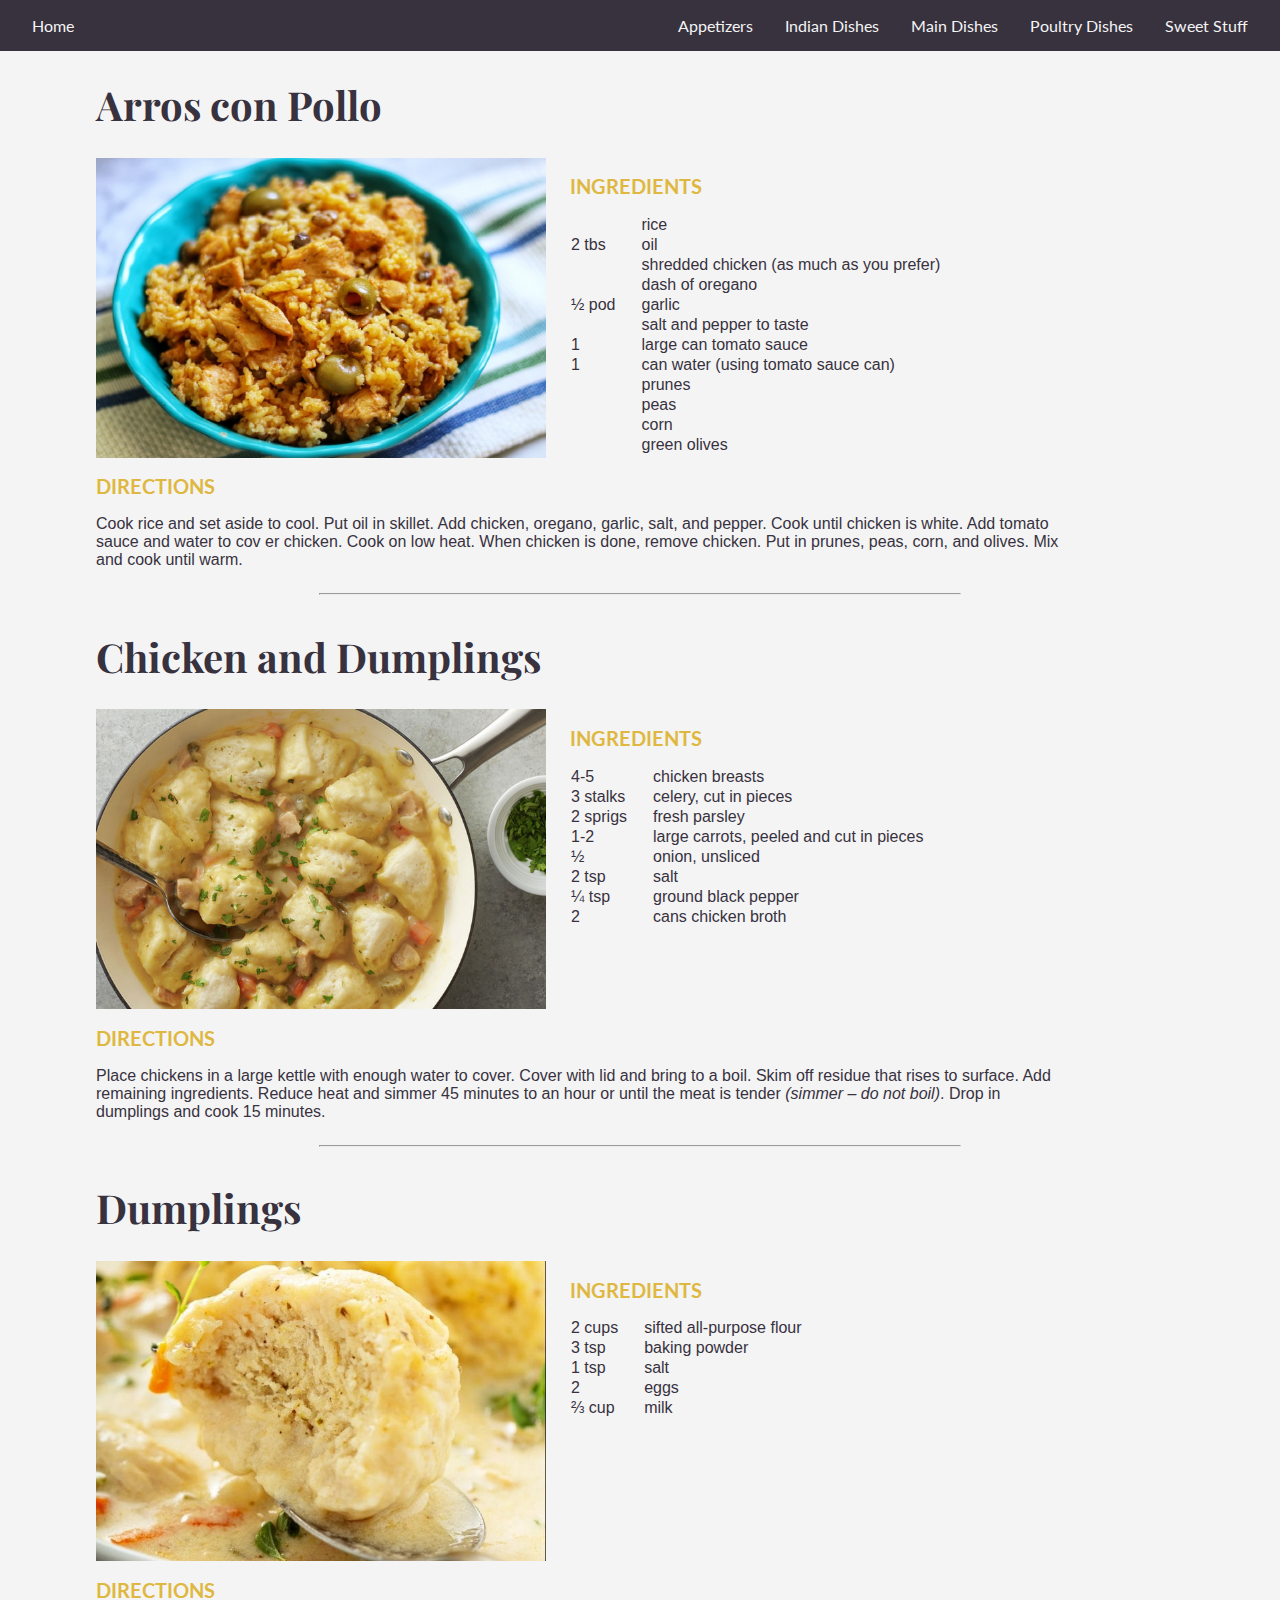
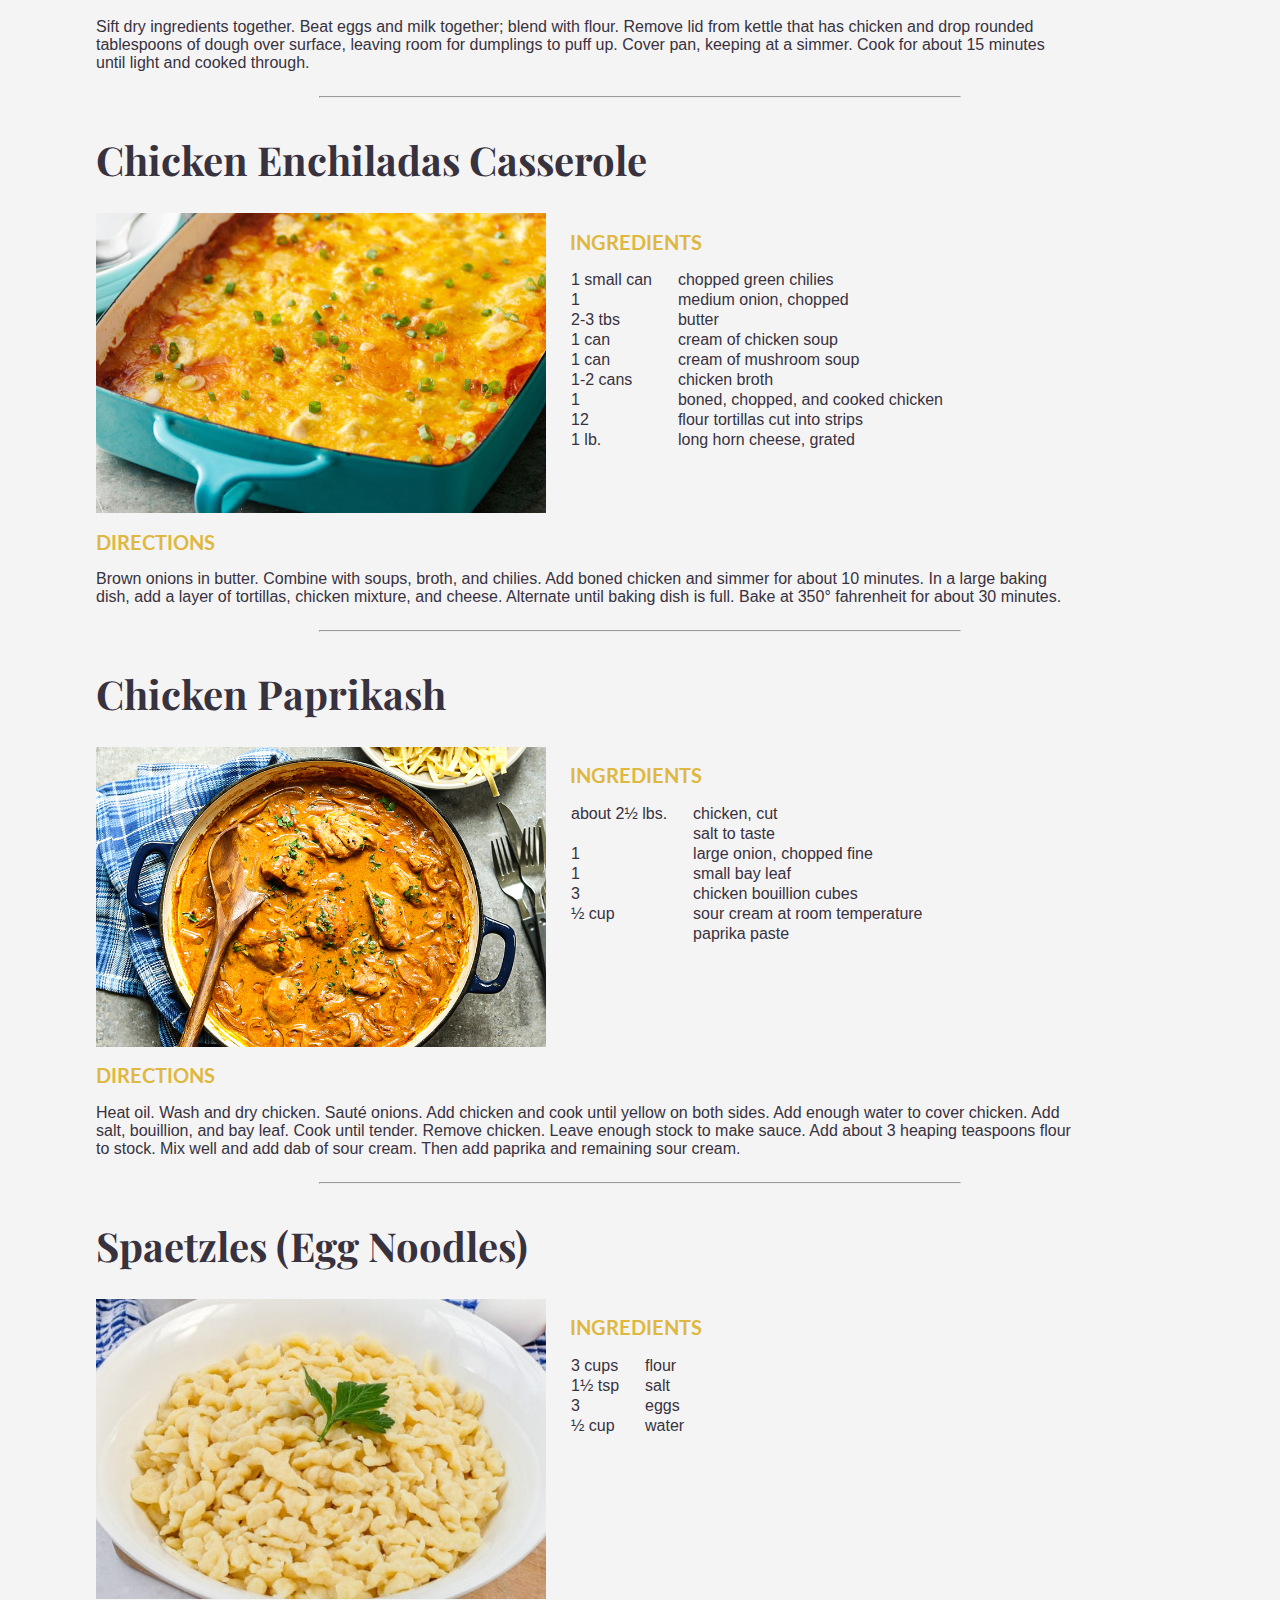
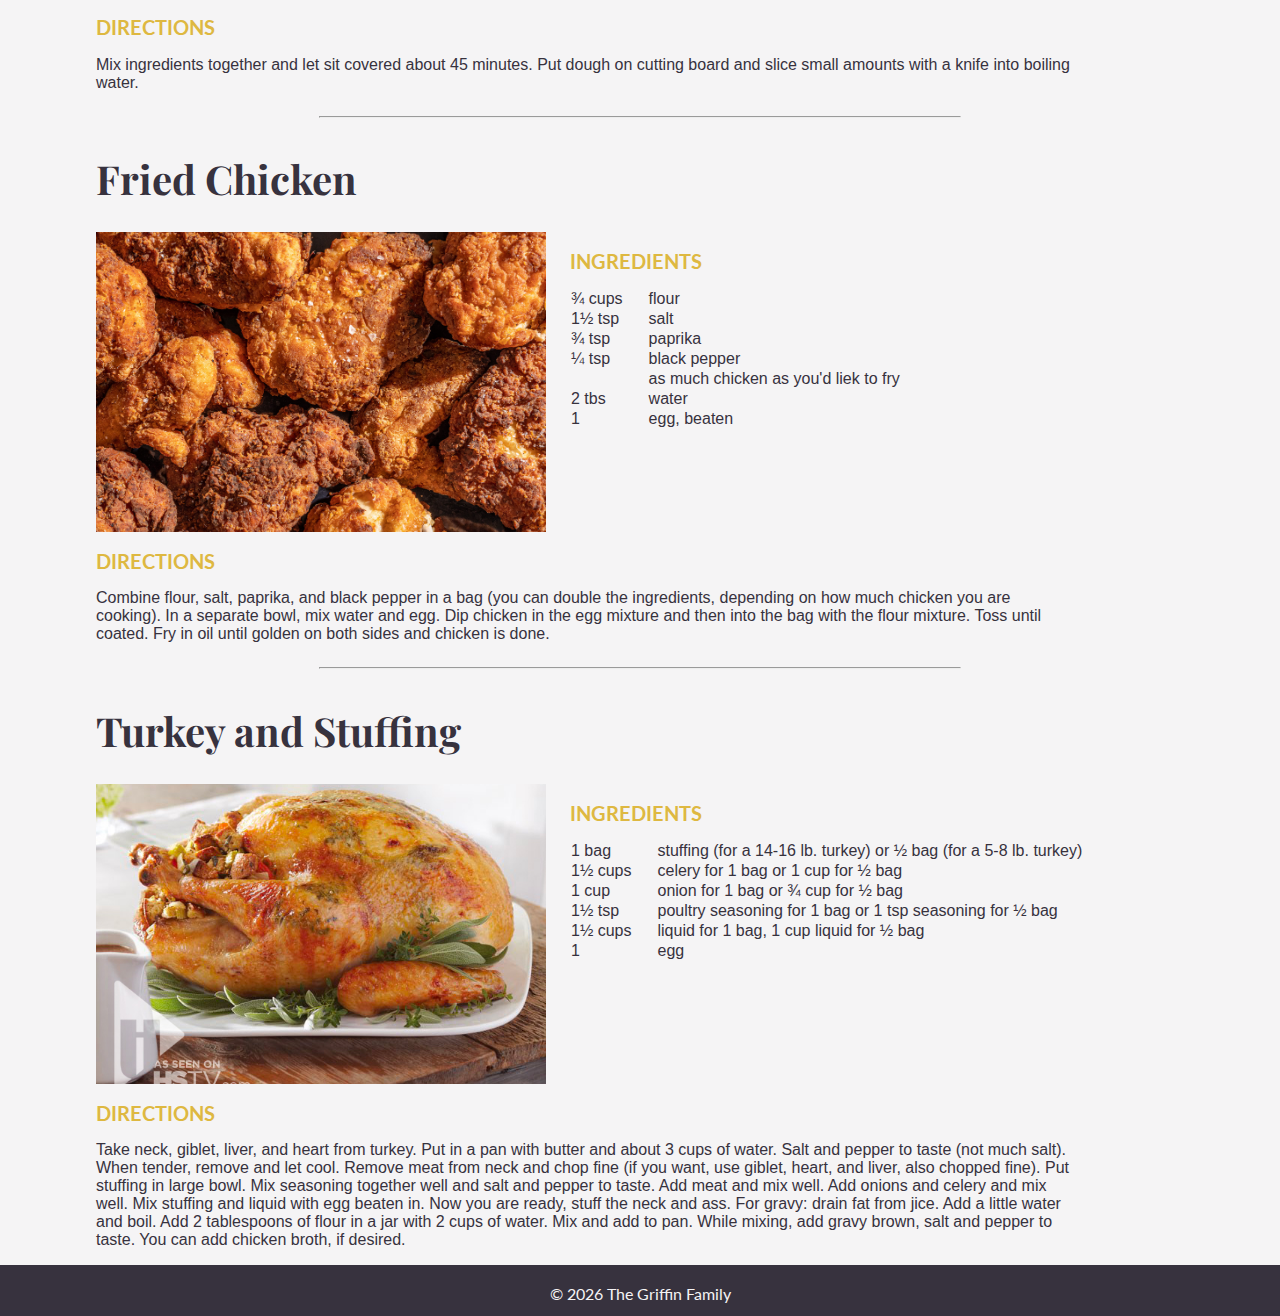
==== poultry.html @ b41a0ca7 "Add files via upload" ====
<!DOCTYPE html>
<html lang="en">
  <head>
    <meta charset="UTF-8" />
    <meta name="viewport" content="width=device-width, initial-scale=1.0" />
    <meta http-equiv="X-UA-Compatible" content="ie=edge" />
    <link
    href="https://fonts.googleapis.com/css?family=Open+Sans"
    rel="stylesheet"
  />
  <link href="https://fonts.googleapis.com/css2?family=Libre+Franklin:wght@300;400;700&family=Playfair+Display:wght@700;900&display=swap" rel="stylesheet"> 
  <link href="https://fonts.googleapis.com/css2?family=Lato&display=swap" rel="stylesheet">
    <link rel="stylesheet" href="recipes.css" />
    <title>Poultry Dishes</title>
  </head>
  <body>
    <div class="container">
        <nav role="navigation">
          <div id="menuToggle">
            <input type="checkbox" />
              <span></span>
              <span></span>
              <span></span>
          <ul id="menu" class="site-nav">
            <li><a href="index.html">Home</a></li>
            <li class="align-right"><a href="appetizers.html">Appetizers</a></li>
            <li class="menu-item"><a href="indian.html">Indian Dishes</a></li>
            <li class="menu-item"><a href="main-dishes.html">Main Dishes</a></li>
            <li class="menu-item"><a href="poultry.html">Poultry Dishes</a></li>
            <li class="menu-item"><a href="sweets.html">Sweet Stuff</a></li>
          </ul>
          </div> <!-- End menuToggle-->
        </nav>
        <div class="recipe-card">
            <h1 class="title-above">Arros con Pollo</h1>
            <div class="img_ingr">
                <img src="images/arros_con_pollo.jpeg" alt="Arros con Pollo" title="Arros con Pollo">
                <div class="ingredients">
                    <h2 class="ingredients-head">Ingredients</h2>
                    <table class="recipe-table">
                        <tbody>
                            <tr>
                                <td></td>
                                <td>rice</td>
                            </tr>
                            <tr>
                                <td>2 tbs</td>
                                <td>oil</td>
                            </tr>
                            <tr>
                                <td></td>
                                <td>shredded chicken (as much as you prefer)</td>
                            </tr>
                            <tr>
                                <td></td>
                                <td>dash of oregano</td>
                            </tr>
                            <tr>
                                <td>&frac12; pod</td>
                                <td>garlic</td>
                            </tr>
                            <tr>
                                <td></td>
                                <td>salt and pepper to taste</td>
                            </tr>
                            <tr>
                                <td>1</td>
                                <td>large can tomato sauce</td>
                            </tr>
                            <tr>
                                <td>1</td>
                                <td>can water (using tomato sauce can)</td>
                            </tr>
                            <tr>
                                <td></td>
                                <td>prunes</td>
                            </tr>
                            <tr>
                                <td></td>
                                <td>peas</td>
                            </tr>
                            <tr>
                                <td></td>
                                <td>corn</td>
                            </tr>
                            <tr>
                                <td></td>
                                <td>green olives</td>
                            </tr>
                        </tbody>
                    </table>
                </div> <!-- End ingredients -->
            </div><!-- End img_ingr -->
            <div class="directions">
                <h2 class="directions_head">Directions</h2>
                <p>Cook rice and set aside to cool. Put oil in skillet. Add chicken, oregano, garlic, salt, and pepper. Cook until chicken is white. Add tomato sauce and water to cov er chicken. Cook on low heat. When chicken is done, remove chicken. Put in prunes, peas, corn, and olives. Mix and cook until warm.</p>
            </div><!-- End directions -->
        </div><!-- End recipe-card-->
        <hr style="width:50%">
        <div class="recipe-card">
            <h1 class="title-above">Chicken and Dumplings</h1>
            <div class="img_ingr">
                <img src="images/chicken_and_dumplings.jpeg" alt="Chicken and Dumplings" title="Chicken and Dumplings">
                <div class="ingredients">
                    <h2 class="ingredients-head">Ingredients</h2>
                    <table class="recipe-table">
                        <tbody>
                            <tr>
                                <td>4-5</td>
                                <td>chicken breasts</td>
                            </tr>
                            <tr>
                                <td>3 stalks</td>
                                <td>celery, cut in pieces</td>
                            </tr>
                            <tr>
                                <td>2 sprigs</td>
                                <td>fresh parsley</td>
                            </tr>
                            <tr>
                                <td>1-2</td>
                                <td>large carrots, peeled and cut in pieces</td>
                            </tr>
                            <tr>
                                <td>&frac12;</td>
                                <td>onion, unsliced</td>
                            </tr>
                            <tr>
                                <td>2 tsp</td>
                                <td>salt</td>
                            </tr>
                            <tr>
                                <td>&frac14; tsp</td>
                                <td>ground black pepper</td>
                            </tr>
                            <tr>
                                <td>2</td>
                                <td>cans chicken broth</td>
                            </tr>
                        </tbody>
                    </table>
                </div> <!-- End ingredients -->
            </div><!-- End img_ingr -->
            <div class="directions">
                <h2 class="directions_head">Directions</h2>
                <p>Place chickens in a large kettle with enough water to cover. Cover with lid and bring to a boil. Skim off residue that rises to surface. Add remaining ingredients. Reduce heat and simmer 45 minutes to an hour or until the meat is tender <em>(simmer – do not boil)</em>. Drop in dumplings and cook 15 minutes.</p>
            </div><!-- End directions -->
        </div><!-- End recipe-card-->
        <hr style="width:50%">
        <div class="recipe-card">
            <h1 class="title-above">Dumplings</h1>
            <div class="img_ingr">
                <img src="images/dumpling.jpeg" alt="Dumplings" title="Dumplings">
                <div class="ingredients">
                    <h2 class="ingredients-head">Ingredients</h2>
                    <table class="recipe-table">
                        <tbody>
                            <tr>
                                <td>2 cups</td>
                                <td>sifted all-purpose flour</td>
                            </tr>
                            <tr>
                                <td>3 tsp</td>
                                <td>baking powder</td>
                            </tr>
                            <tr>
                                <td>1 tsp</td>
                                <td>salt</td>
                            </tr>
                            <tr>
                                <td>2</td>
                                <td>eggs</td>
                            </tr>
                            <tr>
                                <td>&frac23; cup</td>
                                <td>milk</td>
                            </tr>
                        </tbody>
                    </table>
                </div> <!-- End ingredients -->
            </div><!-- End img_ingr -->
            <div class="directions">
                <h2 class="directions_head">Directions</h2>
                <p>Sift dry ingredients together. Beat eggs and milk together; blend with flour. Remove lid from kettle that has chicken and drop rounded tablespoons of dough over surface, leaving room for dumplings to puff up. Cover pan, keeping at a simmer. Cook for about 15 minutes until light and cooked through.</p>
            </div><!-- End directions -->
        </div><!-- End recipe-card-->
        <hr style="width:50%">
        <div class="recipe-card">
            <h1 class="title-above">Chicken Enchiladas Casserole</h1>
            <div class="img_ingr">
                <img src="images/enchilade_casserole.jpeg" alt="Chicken Enchiladas Casserole" title="Chicken Enchiladas Casserole">
                <div class="ingredients">
                    <h2 class="ingredients-head">Ingredients</h2>
                    <table class="recipe-table">
                        <tbody>
                            <tr>
                                <td>1 small can</td>
                                <td>chopped green chilies</td>
                            </tr>
                            <tr>
                                <td>1</td>
                                <td>medium onion, chopped</td>
                            </tr>
                            <tr>
                                <td>2-3 tbs</td>
                                <td>butter</td>
                            </tr>
                            <tr>
                                <td>1 can</td>
                                <td>cream of chicken soup</td>
                            </tr>
                            <tr>
                                <td>1 can</td>
                                <td>cream of mushroom soup</td>
                            </tr>
                            <tr>
                                <td>1-2 cans</td>
                                <td>chicken broth</td>
                            </tr>
                            <tr>
                                <td>1</td>
                                <td>boned, chopped, and cooked chicken</td>
                            </tr>
                            <tr>
                                <td>12</td>
                                <td>flour tortillas cut into strips</td>
                            </tr>
                            <tr>
                                <td>1 lb.</td>
                                <td>long horn cheese, grated</td>
                            </tr>
                        </tbody>
                    </table>
                </div> <!-- End ingredients -->
            </div><!-- End img_ingr -->
            <div class="directions">
                <h2 class="directions_head">Directions</h2>
                <p>Brown onions in butter. Combine with soups, broth, and chilies. Add boned chicken and simmer for about 10 minutes. In a large baking dish, add a layer of tortillas, chicken mixture, and cheese. Alternate until baking dish is full. Bake at 350&deg; fahrenheit for about 30 minutes.</p>
            </div><!-- End directions -->
        </div><!-- End recipe-card-->
        <hr style="width:50%">
        <div class="recipe-card">
            <h1 class="title-above">Chicken Paprikash</h1>
            <div class="img_ingr">
                <img src="images/chicken_paprikash.jpeg" alt="Chicken Paprikash" title="Chicken Paprikash">
                <div class="ingredients">
                    <h2 class="ingredients-head">Ingredients</h2>
                    <table class="recipe-table">
                        <tbody>
                            <tr>
                                <td>about 2&frac12; lbs.</td>
                                <td>chicken, cut</td>
                            </tr>
                            <tr>
                                <td></td>
                                <td>salt to taste</td>
                            </tr>
                            <tr>
                                <td>1</td>
                                <td>large onion, chopped fine</td>
                            </tr>
                            <tr>
                                <td>1</td>
                                <td>small bay leaf</td>
                            </tr>
                            <tr>
                                <td>3</td>
                                <td>chicken bouillion cubes</td>
                            </tr>
                            <tr>
                                <td>&frac12; cup</td>
                                <td>sour cream at room temperature</td>
                            </tr>
                            <tr>
                                <td></td>
                                <td>paprika paste</td>
                            </tr>
                        </tbody>
                    </table>
                </div> <!-- End ingredients -->
            </div><!-- End img_ingr -->
            <div class="directions">
                <h2 class="directions_head">Directions</h2>
                <p>Heat oil. Wash and dry chicken. Saut&eacute; onions. Add chicken and cook until yellow on both sides. Add enough water to cover chicken. Add salt, bouillion, and bay leaf. Cook until tender. Remove chicken. Leave enough stock to make sauce. Add about 3 heaping teaspoons flour to stock. Mix well and add dab of sour cream. Then add paprika and remaining sour cream.</p>
            </div><!-- End directions -->
        </div><!-- End recipe-card-->
        <hr style="width:50%">
        <div class="recipe-card">
            <h1 class="title-above">Spaetzles (Egg Noodles)</h1>
            <div class="img_ingr">
                <img src="images/spaetzles.jpeg" alt="Spaetzles (Egg Noodles)" title="Spaetzles (Egg Noodles)">
                <div class="ingredients">
                    <h2 class="ingredients-head">Ingredients</h2>
                    <table class="recipe-table">
                        <tbody>
                            <tr>
                                <td>3 cups</td>
                                <td>flour</td>
                            </tr>
                            <tr>
                                <td>1&frac12; tsp</td>
                                <td>salt</td>
                            </tr>
                            <tr>
                                <td>3</td>
                                <td>eggs</td>
                            </tr>
                            <tr>
                                <td>&frac12; cup</td>
                                <td>water</td>
                            </tr>
                        </tbody>
                    </table>
                </div> <!-- End ingredients -->
            </div><!-- End img_ingr -->
            <div class="directions">
                <h2 class="directions_head">Directions</h2>
                <p>Mix ingredients together and let sit covered about 45 minutes. Put dough on cutting board and slice small amounts with a knife into boiling water.</p>
            </div><!-- End directions -->
        </div><!-- End recipe-card-->
        <hr style="width:50%">
        <div class="recipe-card">
            <h1 class="title-above">Fried Chicken</h1>
            <div class="img_ingr">
                <img src="images/fried_chicken.jpeg" alt="Fried Chicken" title="Fried Chicken">
                <div class="ingredients">
                    <h2 class="ingredients-head">Ingredients</h2>
                    <table class="recipe-table">
                        <tbody>
                            <tr>
                                <td>&frac34; cups</td>
                                <td>flour</td>
                            </tr>
                            <tr>
                                <td>1&frac12; tsp</td>
                                <td>salt</td>
                            </tr>
                            <tr>
                                <td>&frac34; tsp</td>
                                <td>paprika</td>
                            </tr>
                            <tr>
                                <td>&frac14; tsp</td>
                                <td>black pepper</td>
                            </tr>
                            <tr>
                                <td></td>
                                <td>as much chicken as you'd liek to fry</td>
                            </tr>
                            <tr>
                                <td>2 tbs</td>
                                <td>water</td>
                            </tr>
                            <tr>
                                <td>1</td>
                                <td>egg, beaten</td>
                            </tr>
                        </tbody>
                    </table>
                </div> <!-- End ingredients -->
            </div><!-- End img_ingr -->
            <div class="directions">
                <h2 class="directions_head">Directions</h2>
                <p>Combine flour, salt, paprika, and black pepper in a bag (you can double the ingredients, depending on how much chicken you are cooking). In a separate bowl, mix water and egg. Dip chicken in the egg mixture and then into the bag with the flour mixture. Toss until coated. Fry in oil until golden on both sides and chicken is done.</p>
            </div><!-- End directions -->
        </div><!-- End recipe-card-->
        <hr style="width:50%">
        <div class="recipe-card">
            <h1 class="title-above">Turkey and Stuffing</h1>
            <div class="img_ingr">
                <img src="images/turkey.jpeg" alt="Turkey and Stuffing" title="Turkey and Stuffing">
                <div class="ingredients">
                    <h2 class="ingredients-head">Ingredients</h2>
                    <table class="recipe-table">
                        <tbody>
                            <tr>
                                <td>1 bag</td>
                                <td>stuffing (for a 14-16 lb. turkey) or &frac12; bag (for a 5-8 lb. turkey)</td>
                            </tr>
                            <tr>
                                <td>1&frac12; cups</td>
                                <td>celery for 1 bag or 1 cup for &frac12; bag</td>
                            </tr>
                            <tr>
                                <td>1 cup</td>
                                <td>onion for 1 bag or &frac34; cup for &frac12; bag</td>
                            </tr>
                            <tr>
                                <td>1&frac12; tsp</td>
                                <td>poultry seasoning for 1 bag or 1 tsp seasoning for &frac12; bag</td>
                            </tr>
                            <tr>
                                <td>1&frac12; cups</td>
                                <td>liquid for 1 bag, 1 cup liquid for &frac12; bag</td>
                            </tr>
                            <tr>
                                <td>1</td>
                                <td>egg</td>
                            </tr>
                        </tbody>
                    </table>
                </div> <!-- End ingredients -->
            </div><!-- End img_ingr -->
            <div class="directions">
                <h2 class="directions_head">Directions</h2>
                <p>Take neck, giblet, liver, and heart from turkey. Put in a pan with butter and about 3 cups of water. Salt and pepper to taste (not much salt). When tender, remove and let cool. Remove meat from neck and chop fine (if you want, use giblet, heart, and liver, also chopped fine). Put stuffing in large bowl. Mix seasoning together well and salt and pepper to taste. Add meat and mix well. Add onions and celery and mix well. Mix stuffing and liquid with egg beaten in. Now you are ready, stuff the neck and ass. For gravy: drain fat from jice. Add a little water and boil. Add 2 tablespoons of flour in a jar with 2 cups of water. Mix and add to pan. While mixing, add gravy brown, salt and pepper to taste. You can add chicken broth, if desired.</p>
            </div><!-- End directions -->
        </div><!-- End recipe-card-->
    </div> <!-- End Container -->
    <footer>
        <p>&copy;  <script>document.write(new Date().getFullYear());</script> The Griffin Family</p>
      </footer>
    </body>
  </html>
---- recipes.css ----
body {
    background-color: #F5F4F5;
    color: #37323E;
    margin: 0;
    padding: 0;
    min-height: 100vh;
    display: flex;
    flex-direction: column;
    font-family: sans-serif;
}

.container {
    display: flex;
    flex-direction: column;
    flex-grow: 1;
}

h1 {
    font-family: 'Playfair Display', serif;
    color: #37323E;
}

  @media screen and (min-width: 820px) {

    nav {
        background-color: #37323E;
        margin: 0 auto;
        width: 100%;
        font-family: 'Lato', sans-serif;
        font-size: 1em;
    }

    nav input {
        display: none;
    }

    nav a:link {
        color: #F5F4F5;
        text-decoration: none;
    }

    nav a:visited {
        text-decoration: none;
        color:#F5F4F5;
    }

    nav a:hover {
        color: #DEB841;
    }

    .site-nav {
        display: flex;
        padding-left: 2em;
        list-style-type: none;
        color: rgb(57, 83, 112);
    }

    .site-nav > .align-right {
        margin-left: auto;
        padding-right: 2em;
    }

    .menu-item {
        padding-right: 2em;
    }

    .recipe-card {
        width: 85%;
        margin: 0 auto;
        display: flex;
        flex-direction: column;
    }

    .title-above {
        font-size: 2.5rem;
    }

    .recipe-card img {
        width: 450px;
        height: 300px;
        object-fit: cover;
    }

    .img_ingr {
        display: flex;
    }

    .recipe-card h2 {
        font-family: 'Lato', sans-serif;
        text-transform: uppercase;
        color: #DEB841;
        font-size: 1.25rem;
    }

    .ingredients-head {
        margin-left: 1.5rem;
    }

    .recipe-card table {
        border-spacing: 1.5rem 0;
        vertical-align: top;
        font-weight: lighter;
    }

    .recipe-card p {
        width: 90%;
        align-self: center;
        font-weight: lighter;
        margin-top: 0;
    }

    .directions {
        float: left;
    }
}

@media screen and (max-width: 820px) {

    nav {
        background-color: #37323E;
        height: 65px;
    }

    #menu a {
        text-decoration: none;
        color:(rgb(57, 83, 112));
        /* opacity:1; */
        font-family: 'Lato', sans-serif;
        font-size: 1.5em;
        /* text-transform: uppercase; */
        transition: 200ms;
    }

    #menu a:hover {
        opacity:0.5;
    }

    #menu a:visited {
        color: #f9f9f9;
    }

    #menu ul {
        padding: 0;
    }
        
    #menuToggle {
        display: flex;
        flex-direction: column;
        position: relative;
        top: 25px;
        left: 25px;
        z-index: 1;
        -webkit-user-select: none;
        user-select: none;
    }
    
    #menuToggle input {
        display: flex;
        width: 40px;
        height: 32px;
        position: absolute;
        cursor: pointer;
        opacity: 0;
        z-index: 2;
    }
    
    #menuToggle span {
        display: flex;
        width: 29px;
        height: 2px;
        margin-bottom: 5px;
        position: relative;
        background: #F5F4F5;
        border-radius: 3px;
        z-index: 1;
        transform-origin: 5px 0px;
        transition: transform 0.5s cubic-bezier(0.77,0.2,0.05,1.0),
                    background 0.5s cubic-bezier(0.77,0.2,0.05,1.0),
                    opacity 0.55s ease;
    }
    
    #menuToggle span:first-child {
        transform-origin: 0% 0%;
    }
    
    #menuToggle span:nth-last-child(2) {
        transform-origin: 0% 100%;
    }
    
    #menuToggle input:checked ~ span {
        opacity: 1;
        transform: rotate(45deg) translate(-3px, -1px);
        background:#F5F4F5;
    }

    #menuToggle input:checked ~ span:nth-last-child(3) {
        opacity: 0;
        transform: rotate(0deg) scale(0.2, 0.2);
    }
    
    #menuToggle input:checked ~ span:nth-last-child(2) {
        transform: rotate(-45deg) translate(0, -1px);
    }
    
    #menu {
        position: absolute;
        width: 180px;
        height: 400px;
        box-shadow: 0 0 10px #85888C;
        margin: -50px 0 0 -50px;
        padding: 50px;
        padding-top: 125px;
        background-color: rgb(221, 162, 60);
        -webkit-font-smoothing: antialiased;
        transform-origin: 0% 0%;
        transform: translate(-100%, 0);
        transition: transform 0.5s cubic-bezier(0.77,0.2,0.05,1.0);
    }
    
    #menu li {
        padding: 10px 0;
        transition-delay: 2s;
        list-style-type: none;
    }
    
    #menuToggle input:checked ~ ul {
        transform: none;
    }

    .recipe-card {
        display: flex;
        flex-direction: column;
        justify-content: center;
    }

    .title-above {
        text-align: center;
        font-size: 2.5rem;
    }

    .recipe-card img {
        width: 100%;
        height: 200px;
        object-fit: cover;
    }
   
    .recipe-card h2 {
        font-family: 'Lato', sans-serif;
        text-transform: uppercase;
        color: #DEB841;
        font-size: 1.25rem;
        margin-left: 1.5rem;
    }

    .recipe-card table {
        border-spacing: 1.5rem 0;
        vertical-align: top;
        font-weight: lighter;
    }

    .recipe-card p {
        width: 90%;
        align-self: center;
        font-weight: lighter;
        margin-top: 0;
        margin-left: 1.5rem;
    }
}

footer {
    background-color: #37323E;
    font-family: 'Lato', sans-serif;
    color: #F5F4F5;
    text-align: center;
    height: 3em;
    padding-top: .2em;
    margin: 0 auto;
    width: 100%;
}
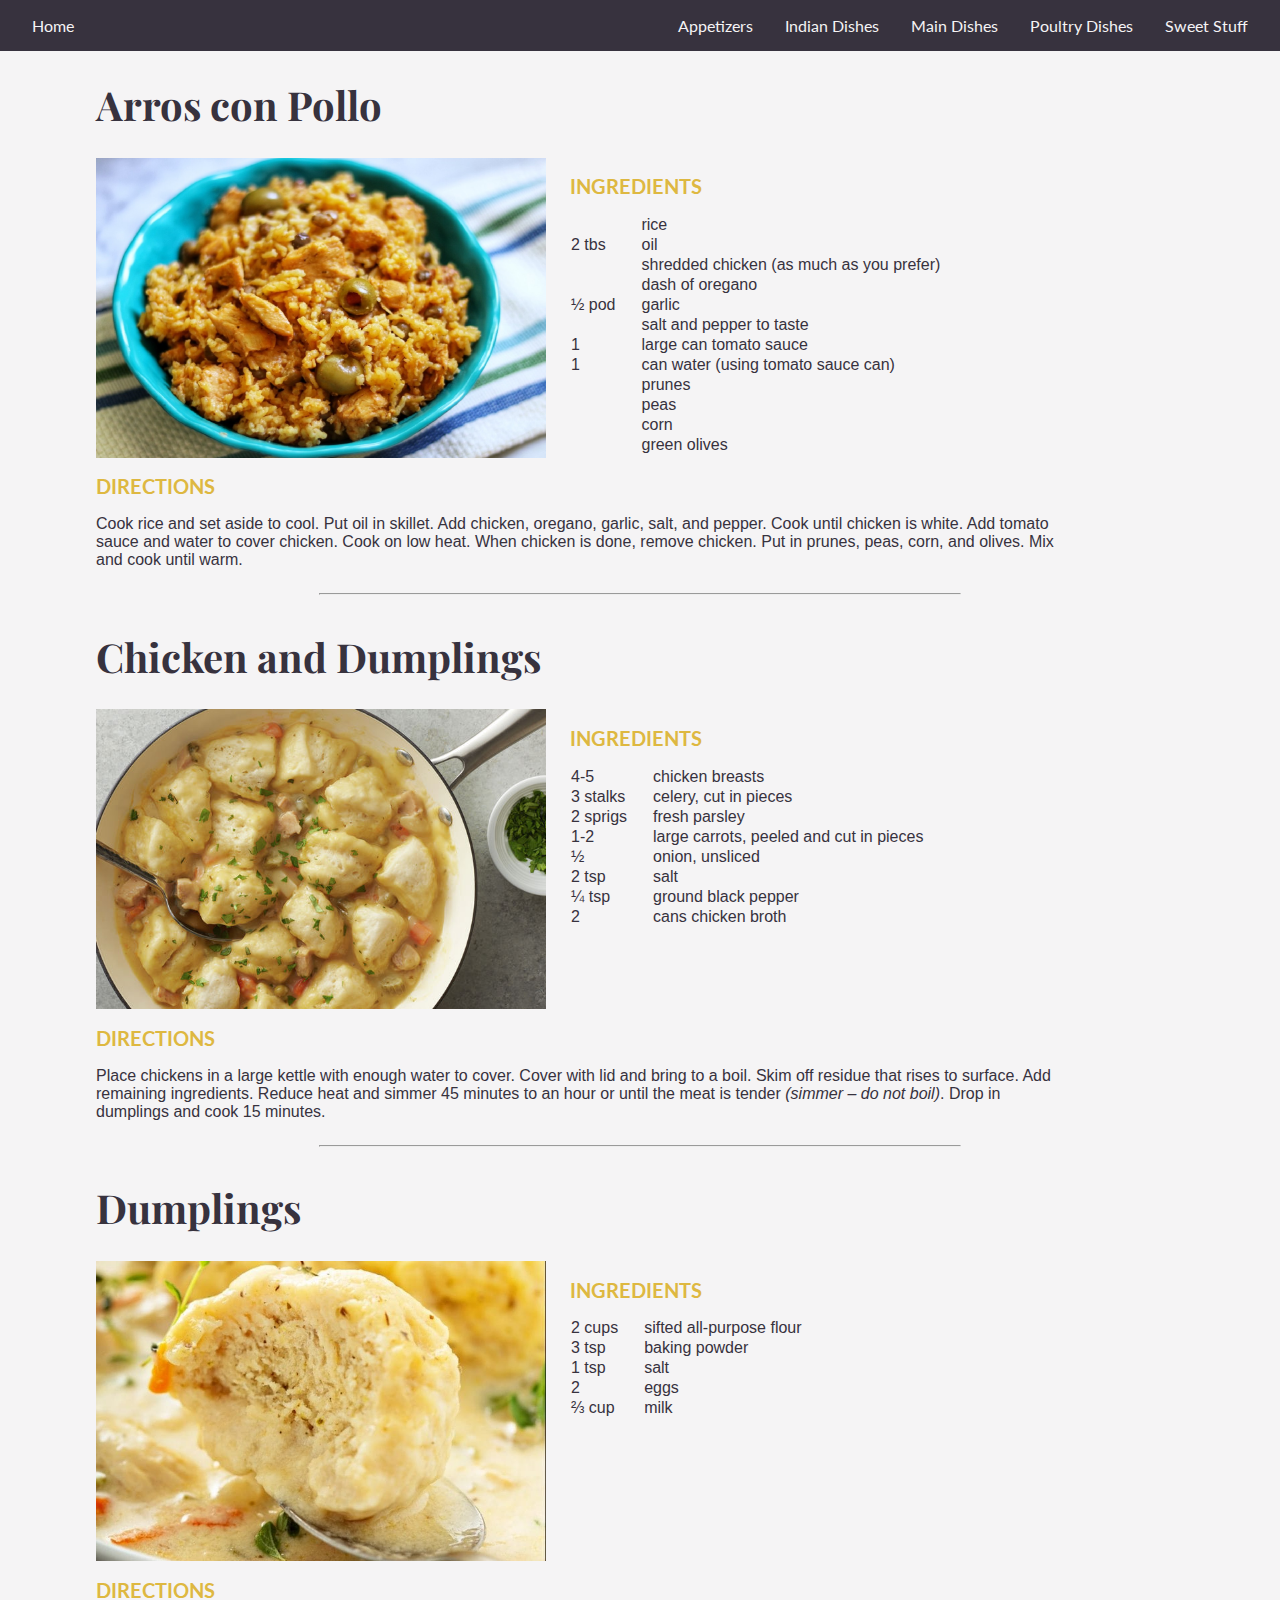
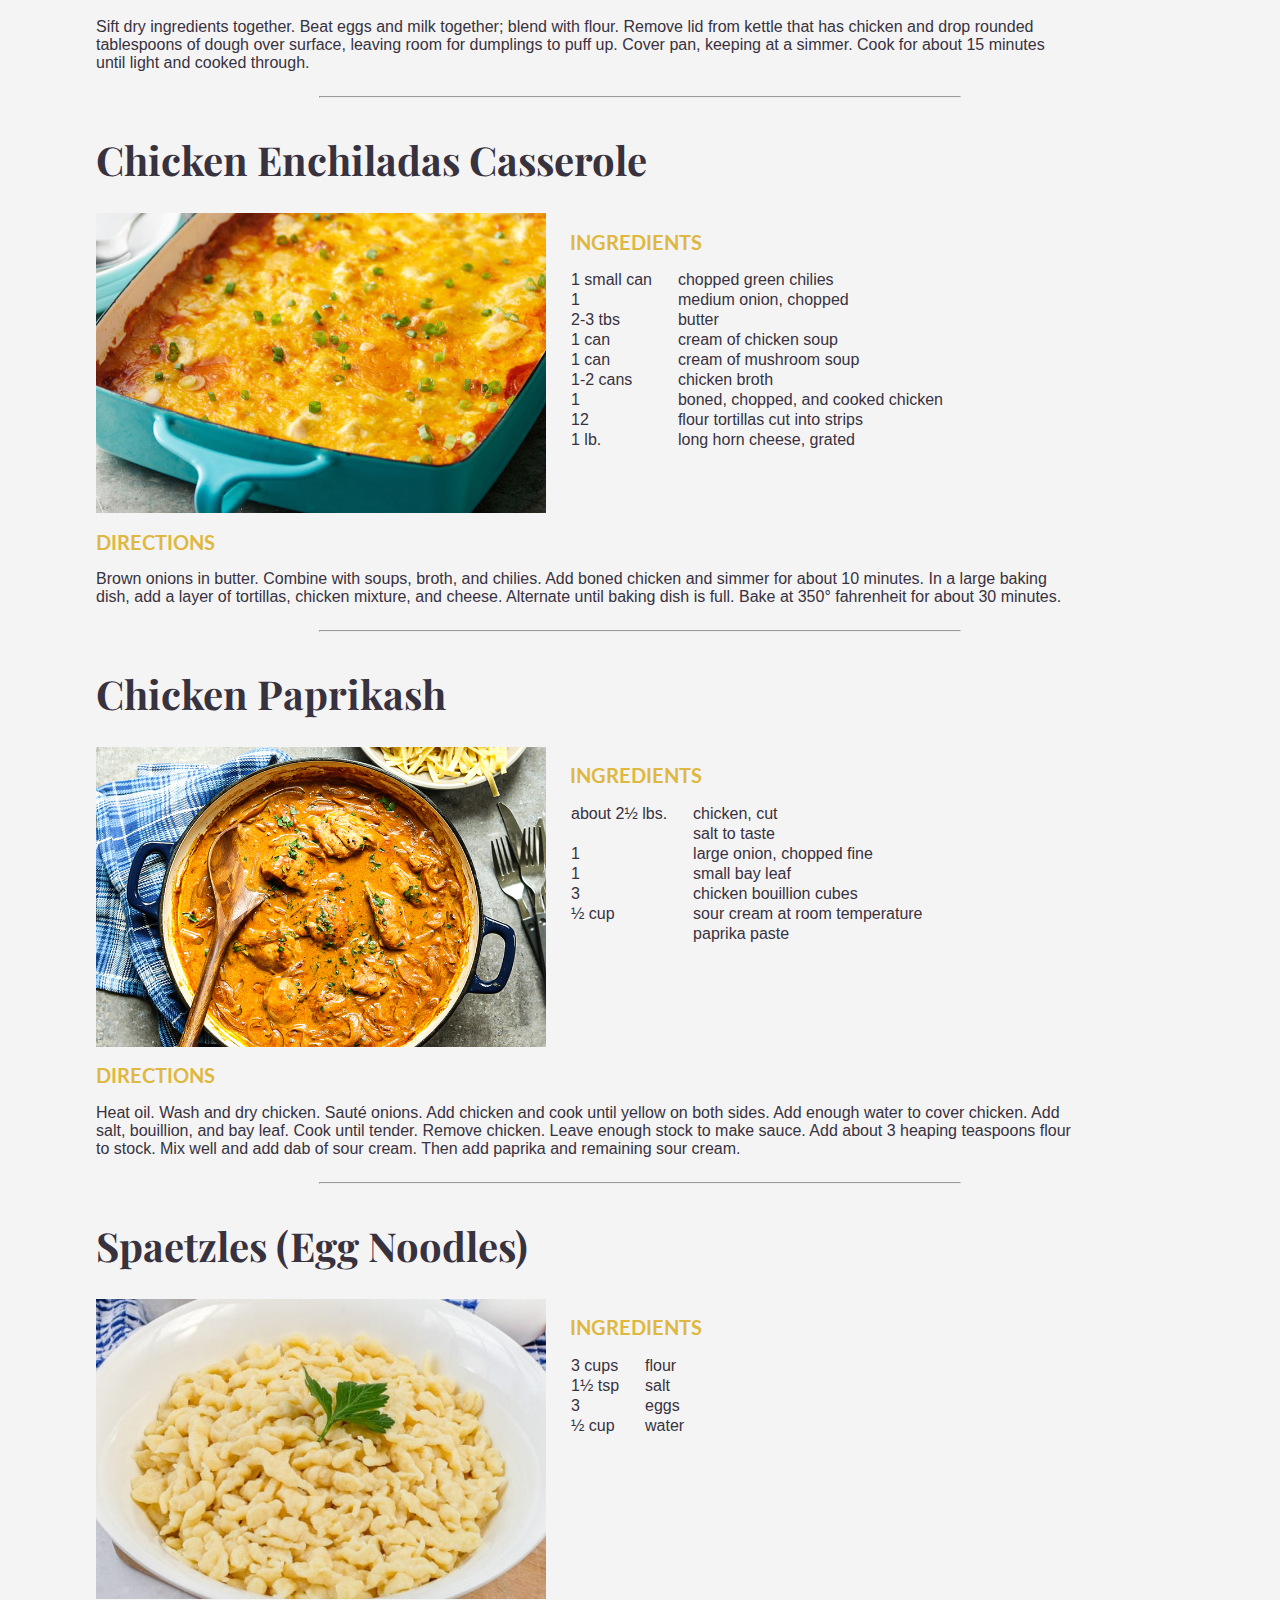
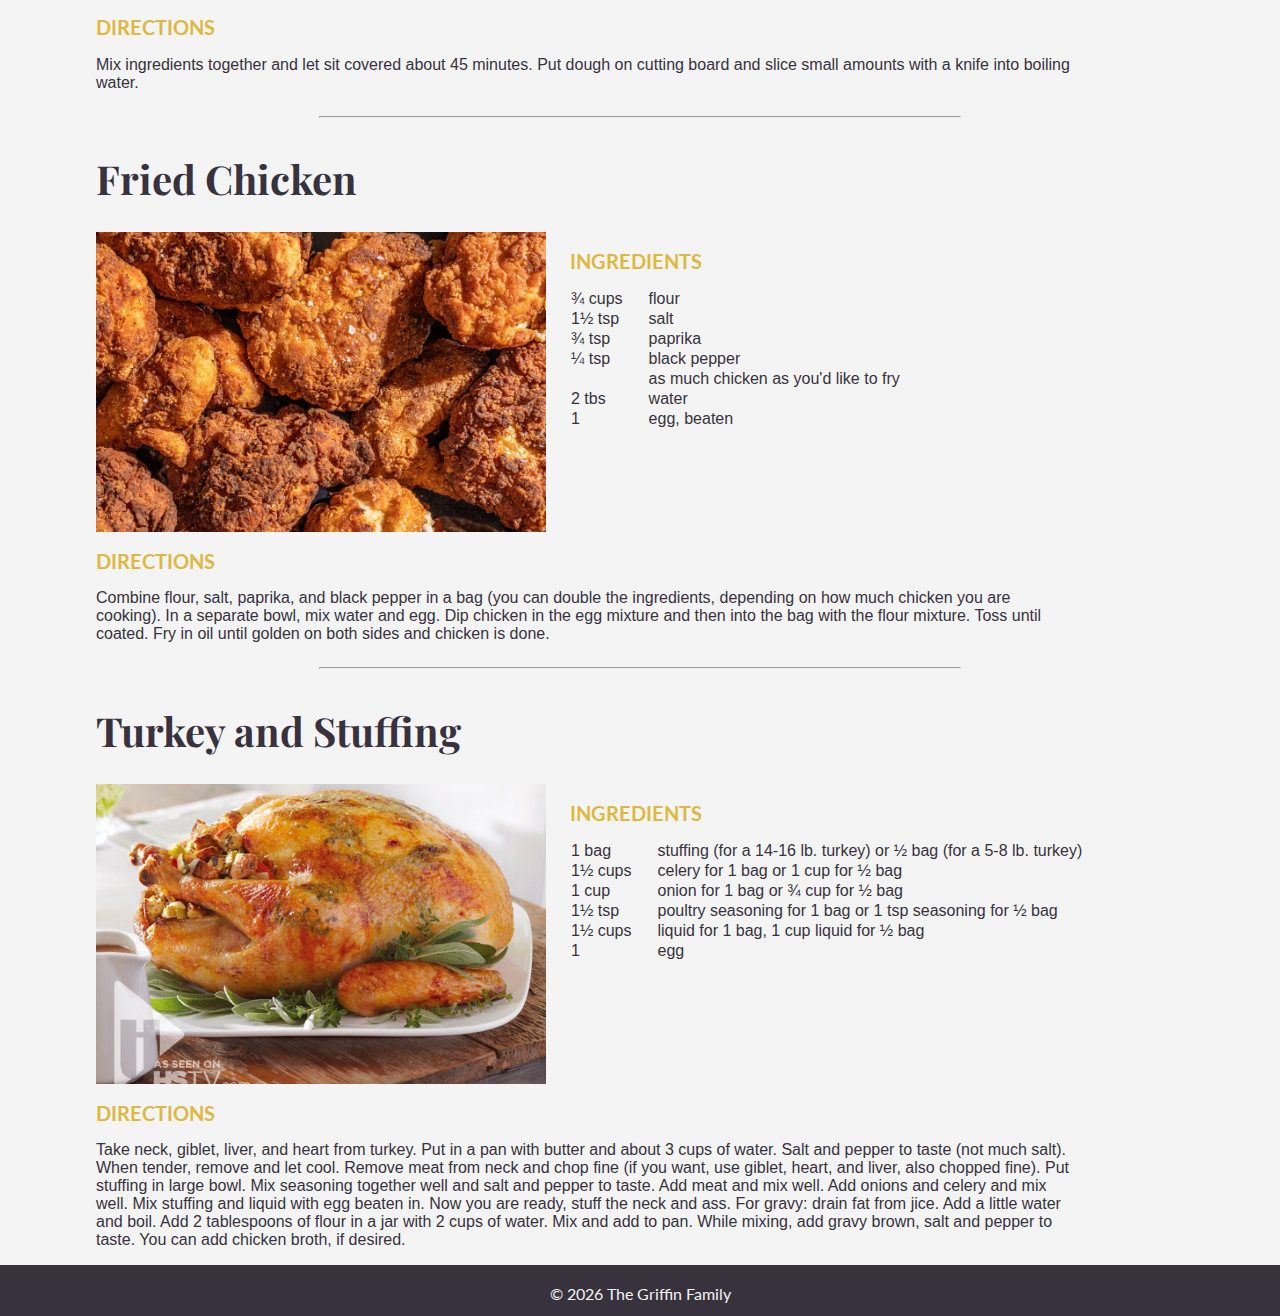
==== commit d35b0bfe: "fix typos" ====
--- a/poultry.html
+++ b/poultry.html
@@ -93,7 +93,7 @@
             </div><!-- End img_ingr -->
             <div class="directions">
                 <h2 class="directions_head">Directions</h2>
-                <p>Cook rice and set aside to cool. Put oil in skillet. Add chicken, oregano, garlic, salt, and pepper. Cook until chicken is white. Add tomato sauce and water to cov er chicken. Cook on low heat. When chicken is done, remove chicken. Put in prunes, peas, corn, and olives. Mix and cook until warm.</p>
+                <p>Cook rice and set aside to cool. Put oil in skillet. Add chicken, oregano, garlic, salt, and pepper. Cook until chicken is white. Add tomato sauce and water to cover chicken. Cook on low heat. When chicken is done, remove chicken. Put in prunes, peas, corn, and olives. Mix and cook until warm.</p>
             </div><!-- End directions -->
         </div><!-- End recipe-card-->
         <hr style="width:50%">
@@ -345,7 +345,7 @@
                             </tr>
                             <tr>
                                 <td></td>
-                                <td>as much chicken as you'd liek to fry</td>
+                                <td>as much chicken as you'd like to fry</td>
                             </tr>
                             <tr>
                                 <td>2 tbs</td>
@@ -411,4 +411,4 @@
         <p>&copy;  <script>document.write(new Date().getFullYear());</script> The Griffin Family</p>
       </footer>
     </body>
-  </html>+  </html>
